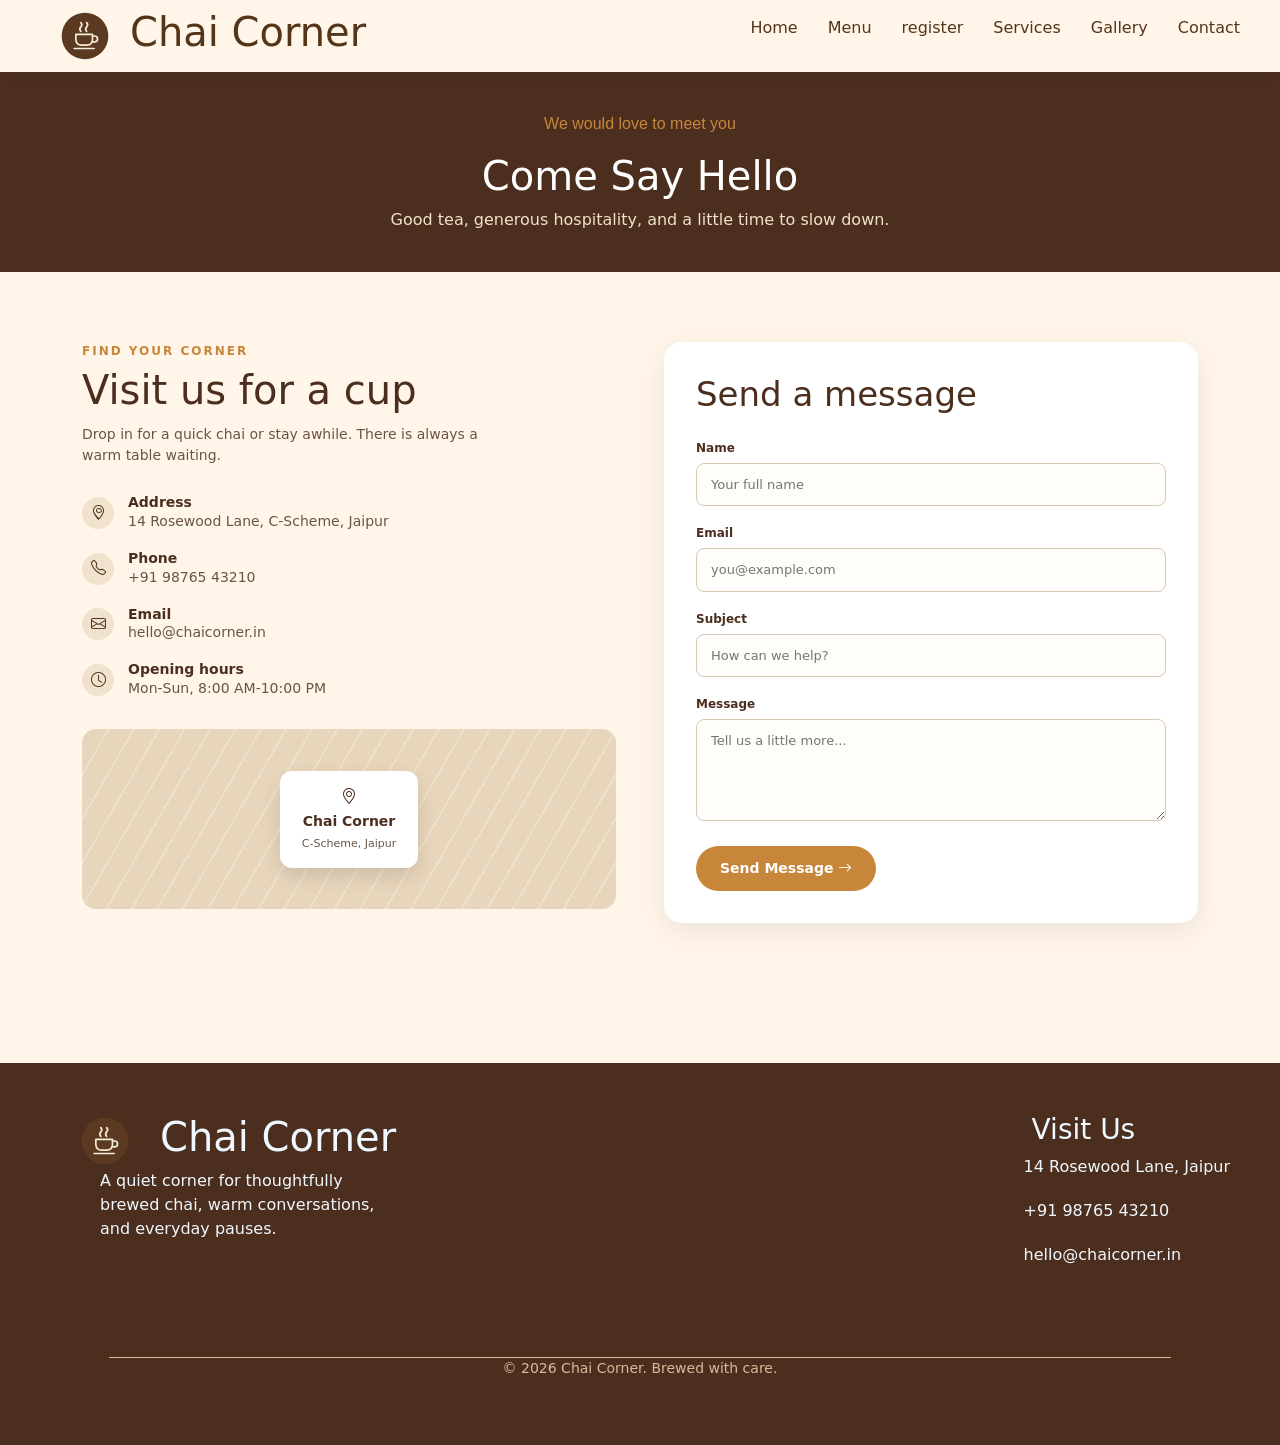
==== contact.html @ ba26eb38 "asgnment 2 done" ====
<!DOCTYPE html>
<html lang="en">

<head>
   <meta charset="UTF-8">
    <meta name="viewport" content="width=device-width, initial-scale=1">
    <title>Contact</title>
    <link href="https://cdn.jsdelivr.net/npm/bootstrap@5.3.3/dist/css/bootstrap.min.css" rel="stylesheet">
    <link rel="stylesheet" href="https://cdn.jsdelivr.net/npm/bootstrap-icons@1.11.3/font/bootstrap-icons.min.css">
    <link rel="stylesheet" href="style2.css">
    <link rel="stylesheet" href="style.css">
</head>

<body>
    <header>
        <nav class="navbar">
            <img src="assets\logo.svg" alt="Logo" class="logo">
            <h1>Chai Corner</h1>
            <ul>
                <li><a href="home.html">Home</a></li>
                <li><a href="menu.html">Menu</a></li>
                <li><a href="register.html">register</a></li>
                <li><a href="services.html">Services</a></li>
                <li><a href="gallery.html">Gallery</a></li>
                <li><a href="contact.html">Contact</a></li>
            </ul>
        </nav>
    </header>
    <section id="menuhero">
        <p>We would love to meet you</p>
        <h1>Come Say Hello</h1>
        <span>Good tea, generous hospitality, and a little time to slow down.</span>
    </section>
    <div class="container contact-section">
  <div class="row g-5 align-items-start">

    <div class="col-lg-6">
      <p class="contact-tag">FIND YOUR CORNER</p>
      <h2 class="contact-title">Visit us for a cup</h2>
      <p class="contact-intro">Drop in for a quick chai or stay awhile. There is always a warm table waiting.</p>

      <div class="info-item">
        <span class="info-icon"><i class="bi bi-geo-alt"></i></span>
        <div>
          <h4>Address</h4>
          <p>14 Rosewood Lane, C-Scheme, Jaipur</p>
        </div>
      </div>

      <div class="info-item">
        <span class="info-icon"><i class="bi bi-telephone"></i></span>
        <div>
          <h4>Phone</h4>
          <p>+91 98765 43210</p>
        </div>
      </div>

      <div class="info-item">
        <span class="info-icon"><i class="bi bi-envelope"></i></span>
        <div>
          <h4>Email</h4>
          <p>hello@chaicorner.in</p>
        </div>
      </div>

      <div class="info-item">
        <span class="info-icon"><i class="bi bi-clock"></i></span>
        <div>
          <h4>Opening hours</h4>
          <p>Mon-Sun, 8:00 AM-10:00 PM</p>
        </div>
      </div>

      <div class="map-box">
        <div class="map-pin">
          <i class="bi bi-geo-alt"></i>
          <h5>Chai Corner</h5>
          <small>C-Scheme, Jaipur</small>
        </div>
      </div>
    </div>

    <div class="col-lg-6">
      <form class="cf-box">
        <h2>Send a message</h2>

        <label for="cf-name">Name</label>
        <input type="text" id="cf-name" placeholder="Your full name">

        <label for="cf-email">Email</label>
        <input type="email" id="cf-email" placeholder="you@example.com">

        <label for="cf-subject">Subject</label>
        <input type="text" id="cf-subject" placeholder="How can we help?">

        <label for="cf-message">Message</label>
        <textarea id="cf-message" rows="4" placeholder="Tell us a little more..."></textarea>

        <button type="submit" class="send-btn">Send Message <i class="bi bi-arrow-right"></i></button>
      </form>
    </div>

  </div>
</div>
    <footer>
        <div class="footer-content">
            <div id="F">
                <img src="assets/logo.svg" alt="Logo">
                <h2>Chai Corner </h2>
            </div>
            <p>A quiet corner for thoughtfully brewed chai, warm conversations, and everyday pauses.</p>
        </div>
        <div id="address">
            <h3>Visit Us </h3>
            <ul>
                <li>14 Rosewood Lane, Jaipur</li>
                <li>+91 98765 43210</li>
                <li>hello@chaicorner.in</li>
            </ul>
        </div>
        <div class="footer-bottom">
            <p>&copy; 2026 Chai Corner. Brewed with care.</p>
        </div>
    </footer>
</body>

</html>
---- style2.css ----
.offer-card {
  background-color: #F0E2CC;
  padding: 20px;
  border-radius: 10px;
  height: 100%;
  border: 1px solid #d9b99b;
  box-shadow: 0 4px 12px rgba(0, 0, 0, 0.08);
}

.offer-card {
  transition: 0.3s;
}
.offer-card:hover {
  transform: translateY(-5px);
  box-shadow: 0 10px 25px rgba(0, 0, 0, 0.12);
}

.offer-card {
  padding: 36px;
}

.offer-num {
  width: 54px;
  height: 54px;
  border-radius: 50%;
  background-color: #4B2E1E;
  color: white;
  font-weight: bold;
  font-size: 16px;
  display: flex;
  align-items: center;
  justify-content: center;
}

.offer-card h3 {
  color: #4B2E1E;
  font-size: 28px;
  margin: 30px 0 10px;
}

.offer-card p {
  color: #6b5444;
  line-height: 1.7;
  margin: 0;
}


.price-tag {
  color: #C8863A;
  font-size: 13px;
  font-weight: 600;
  letter-spacing: 2px;
  margin: 0 0 8px;
}

.price-title {
  color: #4B2E1E;
  font-size: 44px;
  margin: 0 0 30px;
}

.price-wrap {
  border-radius: 18px;
  overflow-x: auto;
  background-color: white;
  box-shadow: 0 8px 25px rgba(0, 0, 0, 0.08);
}

.price-table {
  width: 100%;
  border-collapse: collapse;
  min-width: 600px;
}

.price-table th {
  background-color: #4B2E1E;
  color: white;
  font-size: 14px;
  text-align: left;
  padding: 22px 24px;
}

.price-table td {
  padding: 20px 24px;
  color: #3a2a20;
}

.price-table tbody tr:nth-child(even) {
  background-color: #f9f0e4;
}

.price-table td.price {
  font-weight: 700;
  color: #4B2E1E;
}
/* Upar neeche barabar gap */
.gal-section {
  padding: 70px 0;
}


.gal {
  display: grid;
  grid-template-columns: repeat(2, 1fr);
  grid-auto-rows: 140px;
  gap: 8px;
  max-width: 1100px;
  margin: 0 auto;
  padding: 0 20px;
}

.gal img {
  width: 100%;
  height: 100%;
  object-fit: cover;
  border-radius: 10px;
}


@media (min-width: 769px) {
  .gal {
    grid-template-columns: repeat(4, 1fr);
    grid-auto-rows: 120px;
  }
  .gal-1 { grid-column: 1;          grid-row: 1 / span 2; }
  .gal-2 { grid-column: 2 / span 2; grid-row: 1; }
  .gal-3 { grid-column: 4;          grid-row: 1; }
  .gal-4 { grid-column: 2;          grid-row: 2; }
  .gal-5 { grid-column: 3;          grid-row: 2; }
  .gal-6 { grid-column: 1 / span 2; grid-row: 3; }
  .gal-7 { grid-column: 3;          grid-row: 3; }
  .gal-8 { grid-column: 1 / span 2; grid-row: 4; }
  .gal-9 { grid-column: 3;          grid-row: 4; }
}


footer {
  margin-top: 0;
}




.contact-section {
  padding: 70px 12px;
}

.contact-tag {
  color: #C8863A;
  font-size: 12px;
  font-weight: 600;
  letter-spacing: 2px;
  margin: 0 0 6px;
}

.contact-title {
  color: #4B2E1E;
  font-size: 40px;
  margin: 0 0 10px;
}

.contact-intro {
  color: #6b5444;
  font-size: 14px;
  max-width: 400px;
  margin: 0 0 28px;
}

/* Address, phone, email, hours */
.info-item {
  display: flex;
  align-items: center;
  gap: 14px;
  margin-bottom: 18px;
}

.info-icon {
  width: 32px;
  height: 32px;
  flex-shrink: 0;
  border-radius: 50%;
  background-color: #F0E2CC;
  color: #4B2E1E;
  display: flex;
  align-items: center;
  justify-content: center;
  font-size: 15px;
}

.info-item h4 {
  margin: 0;
  font-size: 14px;
  font-weight: 600;
  color: #4B2E1E;
}

.info-item p {
  margin: 0;
  font-size: 14px;
  color: #6b5444;
}

/* Map jesa dabba */
.map-box {
  margin-top: 30px;
  height: 180px;
  border-radius: 14px;
  background-color: #E8D6BC;
  background-image: repeating-linear-gradient(
    120deg,
    rgba(255, 255, 255, 0.25) 0,
    rgba(255, 255, 255, 0.25) 2px,
    transparent 2px,
    transparent 22px
  );
  display: flex;
  align-items: center;
  justify-content: center;
}

.map-pin {
  background-color: white;
  border-radius: 12px;
  padding: 14px 22px;
  text-align: center;
  box-shadow: 0 8px 20px rgba(0, 0, 0, 0.12);
  color: #4B2E1E;
}

.map-pin h5 {
  margin: 4px 0 0;
  font-size: 14px;
  font-weight: 600;
}

.map-pin small {
  font-size: 11px;
  color: #6b5444;
}

/* Form */
.cf-box {
  background-color: white;
  border-radius: 18px;
  padding: 32px;
  box-shadow: 0 8px 30px rgba(0, 0, 0, 0.08);
}

.cf-box h2 {
  color: #4B2E1E;
  font-size: 34px;
  margin: 0 0 24px;
}

.cf-box label {
  display: block;
  font-size: 12px;
  font-weight: 600;
  color: #4B2E1E;
  margin-bottom: 6px;
}

.cf-box input,
.cf-box textarea {
  width: 100%;
  padding: 11px 14px;
  margin-bottom: 18px;
  border: 1px solid #d9c8b4;
  border-radius: 8px;
  background-color: #fffdf9;
  font-size: 13px;
  box-sizing: border-box;
}

.cf-box input:focus,
.cf-box textarea:focus {
  outline: none;
  border-color: #C8863A;
}

.send-btn {
  background-color: #C8863A;
  color: white;
  border: none;
  border-radius: 30px;
  padding: 12px 24px;
  font-size: 14px;
  font-weight: 600;
  cursor: pointer;
  transition: 0.3s;
}

.send-btn:hover {
  background-color: #8e5b2f;
}
---- style.css ----
body{
    margin: 0;
    background-color:#fff6e9 ;
}
header 
{
  position: sticky;
  top: 0;
  z-index: 100;
  background-color: #fff5e6;
  box-shadow: 0 2px 10px rgba(0, 0, 0, 0.08);
}
.navbar
{
    background-color :#fff6e9;
    display: flex;
    align-items: center;
    flex-wrap: wrap;
}
.navbar .logo
{
    width: 50px;
    height: 50px;
    margin-left: 60px;
}
.navbar h1
{
     color:rgb(84, 53, 25);
    margin-left :20px;
}
.navbar ul
{
    display: flex;
    margin-left:auto;
    margin-right:40px;
    gap:30px;
    list-style:none; 
}
.navbar a
{
    position :relative;
    color:rgb(84, 53, 25);
    text-decoration : none;
    padding-bottom: 4px;
    transition: 0.3s;
}
.navbar a::after
{
    content: "";
    position: absolute;
    left: 0;
    bottom: 0;
    width: 0;
    height: 2px;
    background-color: rgb(142, 91, 47);
    transition: width 0.3s;
}
.navbar a:hover
{
    color:rgb(84, 53, 25);
}
.navbar a:hover::after
{
    width: 100%;
}



.hero
{
    background-image: linear-gradient(rgba(0, 0, 0, 0.55), rgba(0, 0, 0, 0.55)), url('assets/hero.png');
    background-size: cover;
    background-position: center;
    height: 80vh;
    display: flex;
    justify-content: flex-start;
    align-items: center;
}

.hero-text
{
    width :100%;
    font-size:30px;
    padding:5%;
    color: white;
    margin: 120px 30px 200px;
}
.tagline
{
  font-size: 18px;
}

.btn
{
    font-size:23px;
    margin-top : 20px ;
    color:#e2d5cc;
    background-color:rgb(200, 122, 54);
    text-decoration :none;
    padding: 10px 30px;
    border-radius: 30px;
    display: inline-block;
}
.btn:hover
{
    background-color:rgb(142, 91, 47);
    transition : 0.3s;
    transform: translateY(-4px);
}

.content
{
    padding : 70px 5%;
    align-items: center;
    display:flex;
    flex-wrap: wrap;
    gap: 60px;
}
.content-text
{
    font-size: 20px;
    flex: 1 1 500px;
}
.content-image img
{
    border-radius: 20px;
    width: 550px;
    max-width: 100%;
    height: auto;
}
.content-image
{
    flex: 0 1 550px;
}
.explore-sec
{
    display:flex;
    flex-wrap: wrap;
}
.explore-text
{
    font-size: 20px;
    color: #4B2E1E;
  
    padding:10px 100px; ;
}
.explore-link
{
    margin-left: auto;
    margin-right: 100px;
    padding-top: 100px; 
    padding-top: 100px; 
}    
.explore-link a
{
    font-size:25px;
    color:#4B2E1E;
    text-decoration: none;
}    

.cards
{
    padding: 0 5%;
    display:flex;
    flex-wrap: wrap;
    gap:40px;
    justify-content: center;
}

.c1
{
    padding :10px;
}
.c1-title
{
    margin-top: -20px;
    padding-top:15px;
    padding-left:25px;
    display:flex;
    gap :40px;
    background-color:white;
    border-bottom-left-radius: 20px;
    border-bottom-right-radius: 20px;
    font-size:20px;
}
.c1-title span
{
   color:#4B2E1E;
   padding-top : 25px;
   font-size: 20px;
}
.c1-pic{  overflow: hidden ;}
.c1-pic img
{
    border-top-right-radius:20px;
    border-top-left-radius:20px;
}
.c1-pic img:hover
{
   transform:scale(1.02);
   transition: 0.4s;
}

.c2
{
    padding :10px;
}
.c2-title
{
    margin-top: -20px;
    padding-top:15px;
    padding-left:25px;
    display:flex;
    gap :15px;
    background-color:white;
    border-bottom-left-radius: 20px;
    border-bottom-right-radius: 20px;
    font-size:20px;
    justify-content: space-between;
}
.c2-title span
{
    padding-top:25px;
    padding-right:5px;
   color:#4B2E1E;
   font-size: 20px;
}
.c2-pic img
{
   
    border-top-right-radius:20px;
    border-top-left-radius:20px;
}
.c2-pic{  overflow: hidden ;}
.c2-pic img:hover
{
   transform:scale(1.02);
   transition: 0.4s;
}

.c3
{
    padding :10px;
}
.c3-title
{
    margin-top: -20px;
    padding-top:15px;
    padding-left:25px;
    display:flex;
    gap :40px;
    background-color:white;
    border-bottom-left-radius: 20px;
    border-bottom-right-radius: 20px;
    font-size:20px;
}
.c3-title span
{
   color:#4B2E1E;
   padding-top : 25px;
   font-size: 20px;
}
.c3-pic img
{
   
    border-top-right-radius:20px;
    border-top-left-radius:20px;
}
.c3-pic img:hover
{
   transform:scale(1.02);
   transition: 0.4s;
}
.c3-pic{  overflow: hidden ;}

footer
{
    margin-top : 70px;
    padding:50px;
    display : flex;
    background-color:#4B2E1E;
    flex-wrap:wrap;
}
#F
{
    display:flex;
    align-items: center;
}
.footer-content 
{
    padding-bottom:50px
}
.footer-content img
{
    width: 50px;
    height: 50px;
    margin-left:30px;
}
.footer-content h2
{ 
    margin-left: 30px;
    font-size: 40px;
    color :aliceblue;
}

.footer-content p
{
    margin-left:50px;
    width:300px;
    color :aliceblue;
}
#address
{
    margin-left: auto;
    color :aliceblue;
}
#address h3
{   
    font-size-adjust: calc();
    padding-left:40px
}
#address ul
{   
    display:flex;
    flex-direction:column;
    column-gap: 70px;
    list-style: none;
    gap :20px;
}

.footer-bottom {
    margin: 50px auto ;
    width:90%;
    border-top : 1px solid  #d9b99b;
    margin-bottom: 0px;
    text-align: center;
}

.footer-bottom p { 
    font-size: 14px;
    color: #d9b99b;
}
img
{
    max-width: 100%;
    height: auto;
}
.c1, .c2, .c3
{
    flex: 0 0 auto;
    width: 340px;
    max-width: 100%;
    box-sizing: border-box;
}
.c1-pic img, .c2-pic img, .c3-pic img
{
    width: 100%;
    height: auto;
}


#menuhero
{
    background-color:#4B2E1E;
    padding:40px;
    text-align: center;
}
#menuhero p{
    color :#C8863A;
    font-family: sans-serif;
}
#menuhero h1{
    color :white;
     font-size: 40px;
}
#menuhero span
{
    color:#F0E2CC;
}

#menubtn
{
    margin-top:50px;
    display:flex;
    gap :20px;
    flex-wrap: wrap;
    justify-content: center;
}
#menubtn h3
{
    background-color:#fff6e9;
    color:#4B2E1E;
    padding :12px 20px;
    border-radius: 30px;
    border: 1px solid #4B2E1E;
}
#menubtn h3:active 
{
    background-color:#4B2E1E;
    color:#fff6e9;
}
#menu-grid
{
    padding :20px;
    display:grid;
    grid-template-columns: repeat(auto-fit, minmax(260px, 1fr));
    gap :20px;
    max-width: 1300px;
    margin: 0 auto;
    padding: 20px 40px;

}


.menu-card
{
    display: flex;
    flex-direction: column;
    background-color: #fff;
    border-radius: 20px;
    overflow: hidden;
    box-shadow: 0 8px 20px rgba(0, 0, 0, 0.08);
}   

.c1 #imgg 
{
    display: block;
    width: 140%;
    height: 220px;
    object-fit: cover;
}
#imgg img
{
    display: block;
    width: 100%;
    height: 220px;
    object-fit: cover;
}

#cardinfo
{
    display: flex;
    flex-wrap: wrap;
    align-items: center;
    align-content: flex-start;
    justify-content: space-between;
    flex: 1;
    padding: 20px;
}
#cardinfo h2
{
    width: 100%;
    margin: 0 0 8px;
    font-size: 22px;
    color: #4B2E1E;
}
#cardinfo p
{
    width: 100%;
    margin: 0 0 20px;
    color: #6b5444;
}

#cardinfo span
{
    font-size: 18px;
    font-weight: 700;
    color: #4B2E1E;
}
.cbtn
{
    margin: 0;
    padding: 8px 24px;
    font-size: 16px;
    color: #4B2E1E;
    border: 1px solid #8e5b2f;
    border-radius: 30px;
    cursor: pointer;
    transition: 0.3s;
}
.cbtn:hover
{
    background-color: #8e5b2f;
    color: #fff;
}


#registerhero
{
    background-color: #4B2E1E;
    padding: 40px;
    text-align: center;
}
#registerhero p
{
    color: #C8863A;
    font-family: sans-serif;
}
#registerhero h1
{
    color: white;
    font-size: 40px;
}
#registerhero span
{
    color: #F0E2CC;
}

.register-section
{
    margin-top: 65px;
    padding: 0 5%;
}
.register-box
{
    max-width: 640px;
    margin: 0 auto;
    border-radius: 15px;
    background-color: white;
    box-shadow: 0 8px 30px rgba(0, 0, 0, 0.08);
    padding: 20px;
}
.r-heading
{
    font-family: 'Times New Roman', Times, serif;
    color: #4B2E1E;
    padding: 3% 5%;
}
.userinput
{
    padding: 0 5%;
    display: grid;
    grid-template-columns: repeat(auto-fit, minmax(220px, 1fr));
    gap: 40px;
}
.userinput label
{
    display: block;
    font-size: 14px;
    font-weight: bold;
    color: #4B2E1E;
    margin-bottom: 8px;
}
.userinput input,
.userinput select
{
    width: 100%;
    padding: 10px 12px;
    border: 1px solid #d9c8b4;
    border-radius: 8px;
    font-size: 15px;
    box-sizing: border-box;
}
.userinput input:focus,
.userinput select:focus
{
    outline: none;
    border-color: #C8863A;
}
.userinput2
{
    padding: 30px 5% 0;
}
.userinput2 h3
{
    color: #4B2E1E;
    margin-bottom: 12px;
}
.terms
{
    padding: 25px 5% 0;
}
.terms label
{
    display: flex;
    align-items: center;
    gap: 8px;
    cursor: pointer;
    color: #4B2E1E;
    font-size: 15px;
}
.terms input
{
    width: 18px;
    height: 18px;
    accent-color: #8e5b2f;
}
.gopt
{
    display: grid;
    grid-template-columns: repeat(auto-fit, minmax(130px, 1fr));
    gap: 10px;
}
.gopt label
{
    display: flex;
    align-items: center;
    gap: 8px;
    cursor: pointer;
}
.gopt input
{
    width: 18px;
    height: 18px;
    accent-color: #8e5b2f;
}
.submit-btn
{
    margin: 30px 5% 25px;
    font-size: 18px;
    color: white;
    background-color: #C87A36;
    border: none;
    padding: 12px 35px;
    border-radius: 30px;
    cursor: pointer;
}
.submit-btn:hover
{
    background-color: #8e5b2f;
    transition: 0.3s;
}
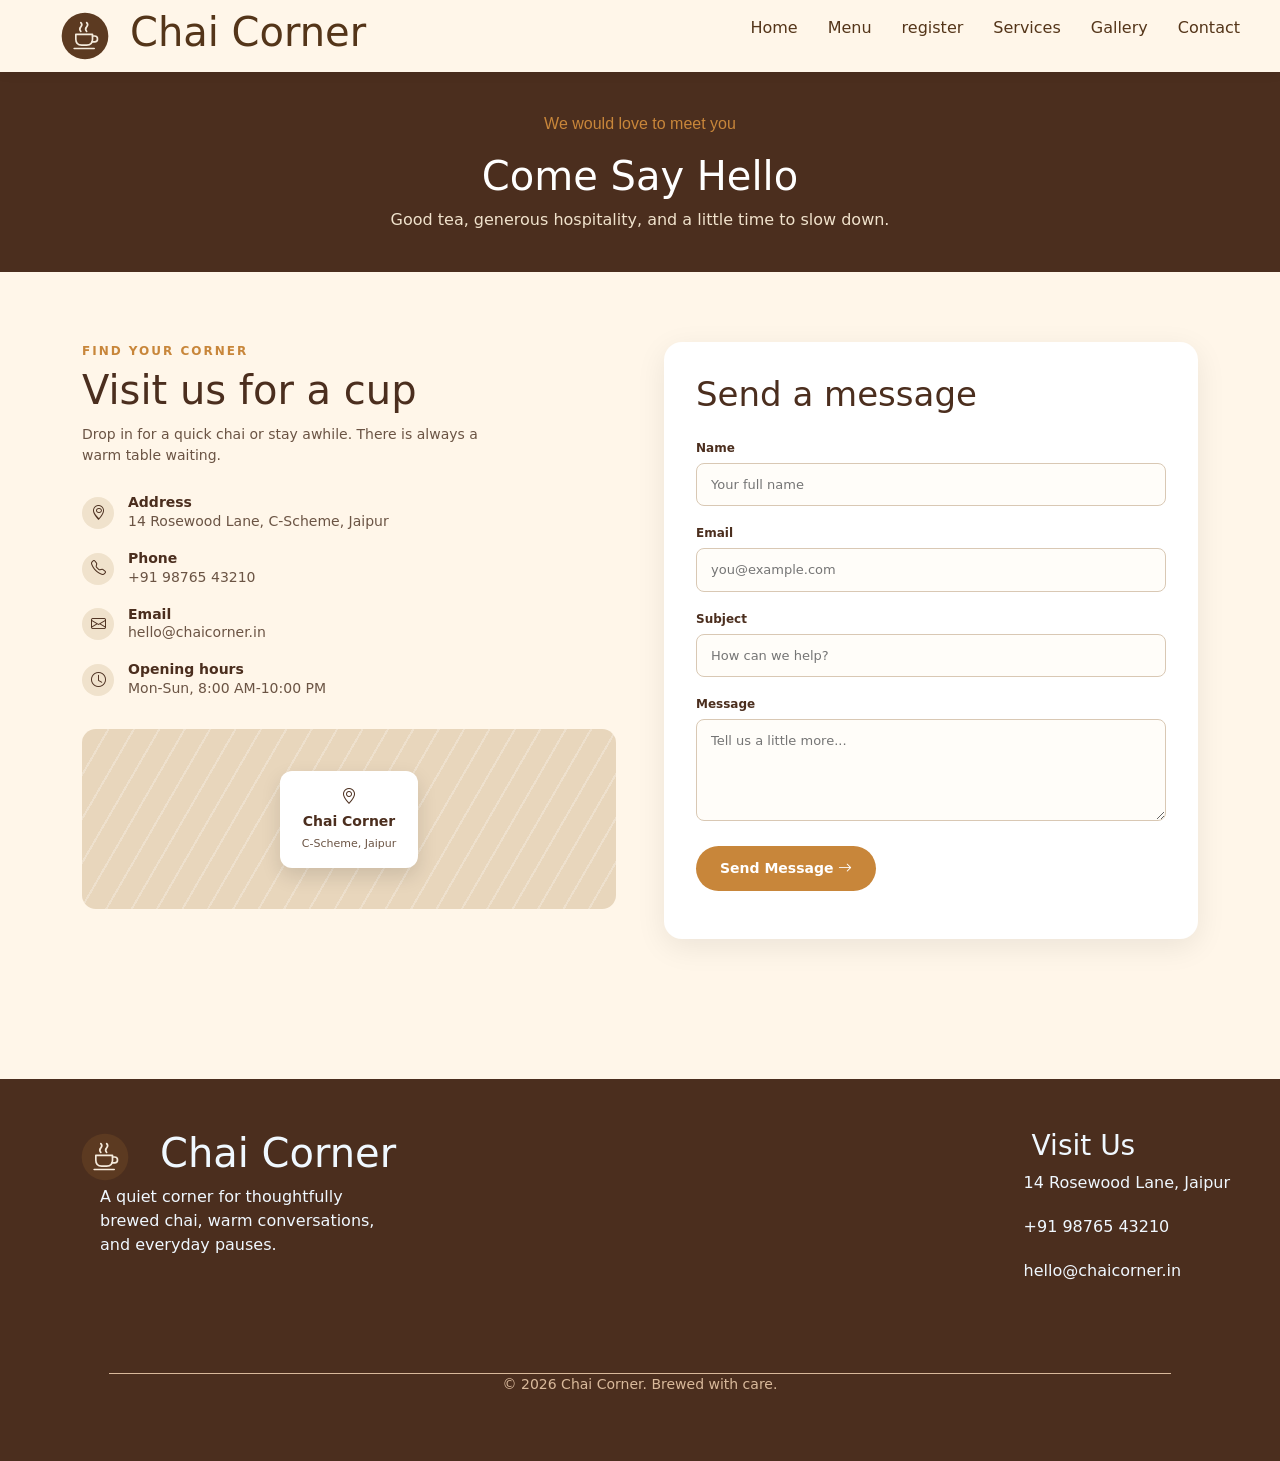
==== commit 9012c912: "add java script in contact.html" ====
--- a/contact.html
+++ b/contact.html
@@ -2,7 +2,7 @@
 <html lang="en">
 
 <head>
-   <meta charset="UTF-8">
+    <meta charset="UTF-8">
     <meta name="viewport" content="width=device-width, initial-scale=1">
     <title>Contact</title>
     <link href="https://cdn.jsdelivr.net/npm/bootstrap@5.3.3/dist/css/bootstrap.min.css" rel="stylesheet">
@@ -14,7 +14,7 @@
 <body>
     <header>
         <nav class="navbar">
-            <img src="assets\logo.svg" alt="Logo" class="logo">
+            <img src="assets/logo.svg" alt="Logo" class="logo">
             <h1>Chai Corner</h1>
             <ul>
                 <li><a href="home.html">Home</a></li>
@@ -26,82 +26,90 @@
             </ul>
         </nav>
     </header>
+
     <section id="menuhero">
         <p>We would love to meet you</p>
         <h1>Come Say Hello</h1>
         <span>Good tea, generous hospitality, and a little time to slow down.</span>
     </section>
+
     <div class="container contact-section">
-  <div class="row g-5 align-items-start">
-
-    <div class="col-lg-6">
-      <p class="contact-tag">FIND YOUR CORNER</p>
-      <h2 class="contact-title">Visit us for a cup</h2>
-      <p class="contact-intro">Drop in for a quick chai or stay awhile. There is always a warm table waiting.</p>
-
-      <div class="info-item">
-        <span class="info-icon"><i class="bi bi-geo-alt"></i></span>
-        <div>
-          <h4>Address</h4>
-          <p>14 Rosewood Lane, C-Scheme, Jaipur</p>
-        </div>
-      </div>
-
-      <div class="info-item">
-        <span class="info-icon"><i class="bi bi-telephone"></i></span>
-        <div>
-          <h4>Phone</h4>
-          <p>+91 98765 43210</p>
-        </div>
-      </div>
-
-      <div class="info-item">
-        <span class="info-icon"><i class="bi bi-envelope"></i></span>
-        <div>
-          <h4>Email</h4>
-          <p>hello@chaicorner.in</p>
-        </div>
-      </div>
-
-      <div class="info-item">
-        <span class="info-icon"><i class="bi bi-clock"></i></span>
-        <div>
-          <h4>Opening hours</h4>
-          <p>Mon-Sun, 8:00 AM-10:00 PM</p>
-        </div>
-      </div>
-
-      <div class="map-box">
-        <div class="map-pin">
-          <i class="bi bi-geo-alt"></i>
-          <h5>Chai Corner</h5>
-          <small>C-Scheme, Jaipur</small>
-        </div>
-      </div>
+        <div class="row g-5 align-items-start">
+
+            <div class="col-lg-6">
+                <p class="contact-tag">FIND YOUR CORNER</p>
+                <h2 class="contact-title">Visit us for a cup</h2>
+                <p class="contact-intro">Drop in for a quick chai or stay awhile. There is always a warm table waiting.</p>
+
+                <div class="info-item">
+                    <span class="info-icon"><i class="bi bi-geo-alt"></i></span>
+                    <div>
+                        <h4>Address</h4>
+                        <p>14 Rosewood Lane, C-Scheme, Jaipur</p>
+                    </div>
+                </div>
+
+                <div class="info-item">
+                    <span class="info-icon"><i class="bi bi-telephone"></i></span>
+                    <div>
+                        <h4>Phone</h4>
+                        <p>+91 98765 43210</p>
+                    </div>
+                </div>
+
+                <div class="info-item">
+                    <span class="info-icon"><i class="bi bi-envelope"></i></span>
+                    <div>
+                        <h4>Email</h4>
+                        <p>hello@chaicorner.in</p>
+                    </div>
+                </div>
+
+                <div class="info-item">
+                    <span class="info-icon"><i class="bi bi-clock"></i></span>
+                    <div>
+                        <h4>Opening hours</h4>
+                        <p>Mon-Sun, 8:00 AM-10:00 PM</p>
+                    </div>
+                </div>
+
+                <div class="map-box">
+                    <div class="map-pin">
+                        <i class="bi bi-geo-alt"></i>
+                        <h5>Chai Corner</h5>
+                        <small>C-Scheme, Jaipur</small>
+                    </div>
+                </div>
+            </div>
+
+            <div class="col-lg-6">
+                <form class="cf-box" id="contactForm" novalidate>
+                    <h2>Send a message</h2>
+
+                    <label for="cf-name">Name</label>
+                    <input type="text" id="cf-name" placeholder="Your full name">
+                    <small class="error-msg" id="err-name"></small>
+
+                    <label for="cf-email">Email</label>
+                    <input type="email" id="cf-email" placeholder="you@example.com">
+                    <small class="error-msg" id="err-email"></small>
+
+                    <label for="cf-subject">Subject</label>
+                    <input type="text" id="cf-subject" placeholder="How can we help?">
+                    <small class="error-msg" id="err-subject"></small>
+
+                    <label for="cf-message">Message</label>
+                    <textarea id="cf-message" rows="4" placeholder="Tell us a little more..."></textarea>
+                    <small class="error-msg" id="err-message"></small>
+
+                    <button type="submit" class="send-btn">Send Message <i class="bi bi-arrow-right"></i></button>
+                    <p class="success-msg" id="formSuccess"></p>
+                </form>
+            </div>
+
+        </div>
     </div>
 
-    <div class="col-lg-6">
-      <form class="cf-box">
-        <h2>Send a message</h2>
-
-        <label for="cf-name">Name</label>
-        <input type="text" id="cf-name" placeholder="Your full name">
-
-        <label for="cf-email">Email</label>
-        <input type="email" id="cf-email" placeholder="you@example.com">
-
-        <label for="cf-subject">Subject</label>
-        <input type="text" id="cf-subject" placeholder="How can we help?">
-
-        <label for="cf-message">Message</label>
-        <textarea id="cf-message" rows="4" placeholder="Tell us a little more..."></textarea>
-
-        <button type="submit" class="send-btn">Send Message <i class="bi bi-arrow-right"></i></button>
-      </form>
-    </div>
-
-  </div>
-</div>
     <footer>
         <div class="footer-content">
             <div id="F">
@@ -122,6 +130,86 @@
             <p>&copy; 2026 Chai Corner. Brewed with care.</p>
         </div>
     </footer>
+
+    <script>
+        const form = document.getElementById("contactForm");
+
+        const fields = {
+            name: document.getElementById("cf-name"),
+            email: document.getElementById("cf-email"),
+            subject: document.getElementById("cf-subject"),
+            message: document.getElementById("cf-message"),
+        };
+
+        const emailPattern = /^[^\s@]+@[^\s@]+\.[^\s@]{2,}$/;
+        const namePattern = /^[A-Za-z\s.'-]+$/;
+
+        const rules = {
+            name(value) {
+                if (!value) return "Name is required.";
+                if (value.length < 3) return "Name must be at least 3 characters.";
+                if (!namePattern.test(value)) return "Name can only contain letters.";
+                return "";
+            },
+            email(value) {
+                if (!value) return "Email is required.";
+                if (!emailPattern.test(value)) return "Please enter a valid email address.";
+                return "";
+            },
+            subject(value) {
+                if (!value) return "Subject is required.";
+                if (value.length < 5) return "Subject must be at least 5 characters.";
+                return "";
+            },
+            message(value) {
+                if (!value) return "Message is required.";
+                if (value.length < 10) return "Message must be at least 10 characters.";
+                if (value.length > 500) return "Message cannot exceed 500 characters.";
+                return "";
+            },
+        };
+
+        function validateField(key) {
+            const input = fields[key];
+            const errorEl = document.getElementById("err-" + key);
+            const error = rules[key](input.value.trim());
+
+            errorEl.textContent = error;
+            input.classList.toggle("invalid", error !== "");
+            input.classList.toggle("valid", error === "");
+
+            return error === "";
+        }
+
+        Object.keys(fields).forEach((key) => {
+            fields[key].addEventListener("blur", () => validateField(key));
+            fields[key].addEventListener("input", () => {
+                if (fields[key].classList.contains("invalid")) validateField(key);
+            });
+        });
+
+        form.addEventListener("submit", function (e) {
+            e.preventDefault();
+
+            let isFormValid = true;
+            Object.keys(fields).forEach((key) => {
+                if (!validateField(key)) isFormValid = false;
+            });
+
+            const successEl = document.getElementById("formSuccess");
+
+            if (isFormValid) {
+                successEl.textContent = "Thank you! Your message has been sent.";
+                form.reset();
+                Object.values(fields).forEach((f) => f.classList.remove("valid", "invalid"));
+                setTimeout(() => (successEl.textContent = ""), 4000);
+            } else {
+                successEl.textContent = "";
+                const firstInvalid = form.querySelector(".invalid");
+                if (firstInvalid) firstInvalid.focus();
+            }
+        });
+    </script>
 </body>
 
 </html>
